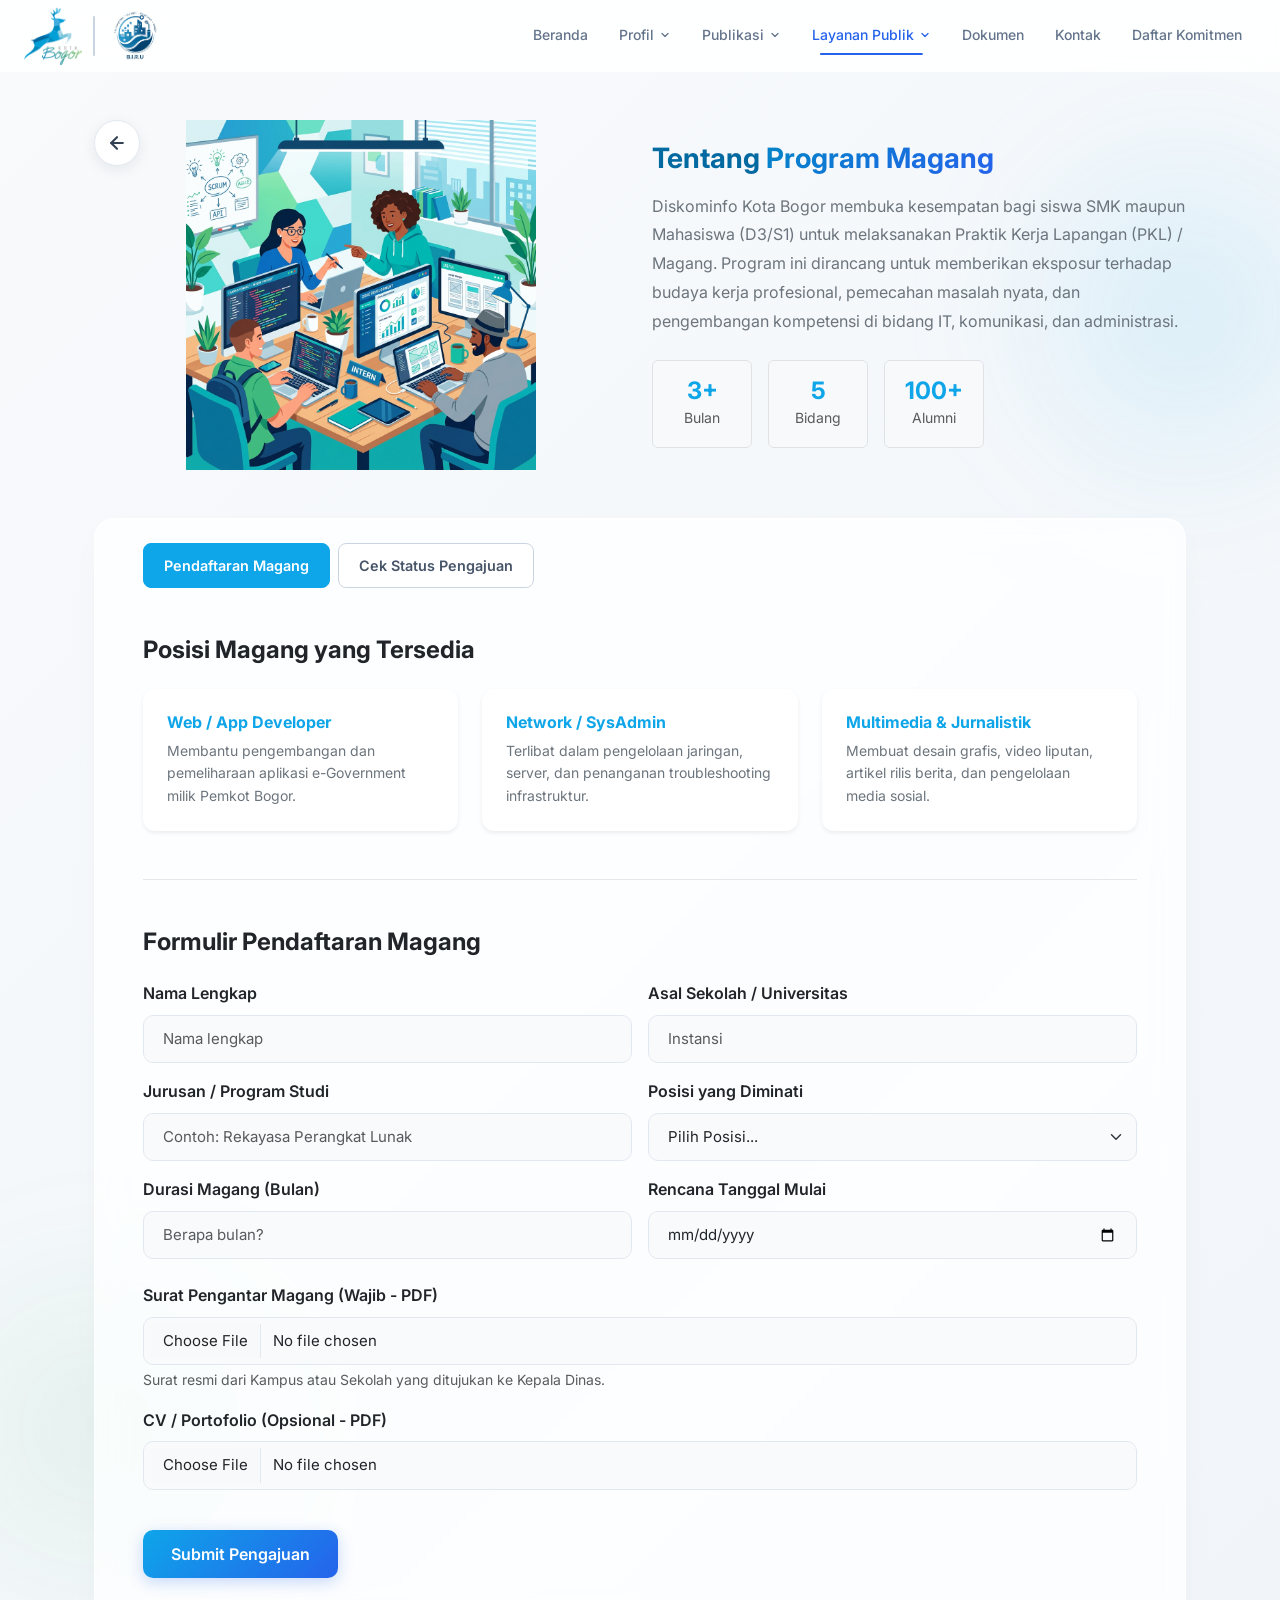
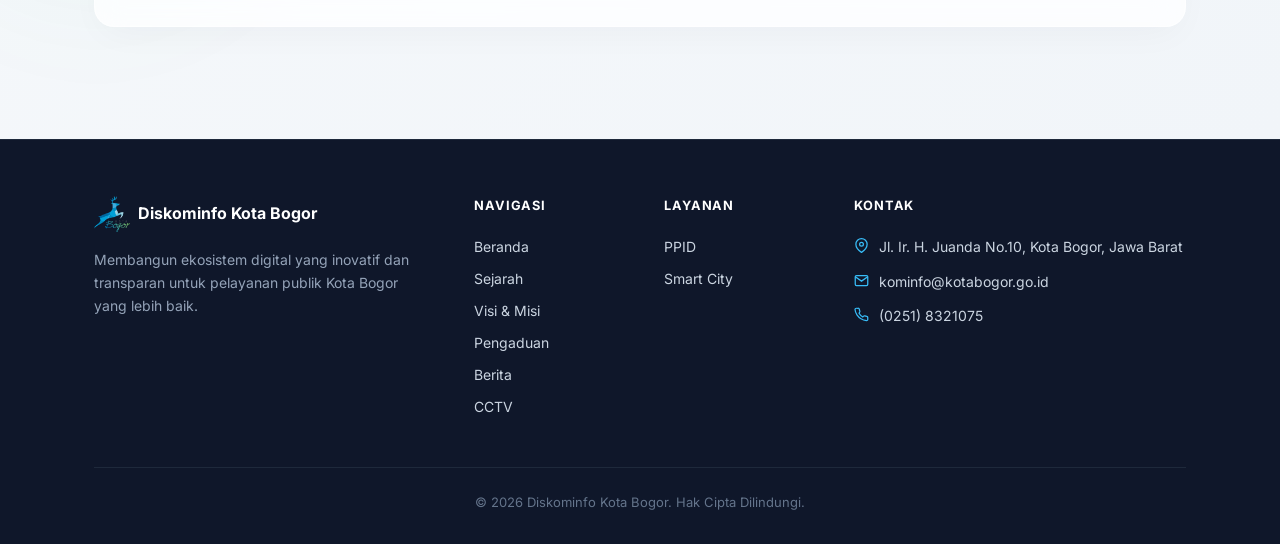
==== magang.html @ 7eaa9bc3 "feat: redesign page submit penelitian, update back button to fixed position, beautify search bar, an" ====
<!DOCTYPE html>
<html lang="id">
<head>
  <meta charset="UTF-8">
  <meta name="viewport" content="width=device-width, initial-scale=1.0">
  <title>Informasi Magang (PKL) — Diskominfo Kota Bogor</title>
  <meta name="description" content="Dinas Komunikasi dan Informatika Kota Bogor — Portal layanan digital, informasi publik, dan pengaduan masyarakat.">

  <link rel="preconnect" href="https://fonts.googleapis.com">
  <link rel="preconnect" href="https://fonts.gstatic.com" crossorigin>
  <link href="https://cdn.jsdelivr.net/npm/bootstrap@5.3.2/dist/css/bootstrap.min.css" rel="stylesheet">
  <link href="https://unpkg.com/aos@2.3.1/dist/aos.css" rel="stylesheet">
  <link rel="stylesheet" href="https://cdn.jsdelivr.net/npm/swiper@10/swiper-bundle.min.css" />
  <link rel="stylesheet" href="assets/css/app.css">
  
  <style>
    /* CSS Tambahan untuk memastikan navbar hover dan tanpa dot di mobile */
    .nav-item { list-style: none !important; }
    .nav-menu .dropdown-menu { border: none; box-shadow: 0 4px 15px rgba(0,0,0,0.08); border-radius: 12px; }
    .nav-menu .dropdown-item { padding: 0.6rem 1.2rem; border-radius: 6px; margin: 2px 8px; width: auto; font-weight: 500; }
    .nav-menu .dropdown-item:hover { background-color: #f1f5f9; color: #0ea5e9; }
    
    @media (max-width: 991px) {
      .nav-menu .dropdown-menu { display: block !important; box-shadow: none !important; padding: 0; margin-left: 1rem; border-left: 2px solid #e2e8f0; border-radius: 0; background: transparent; }
      .nav-menu .dropdown-item { padding: 0.5rem 1rem; }
    }

    .custom-nav-pills .nav-link {
      color: #475569;
      background-color: #fff;
      border: 1px solid #cbd5e1;
      border-radius: 8px;
      padding: 10px 20px;
      font-weight: 600;
      font-size: 0.9rem;
      transition: all 0.2s ease;
    }
    .custom-nav-pills .nav-link:hover {
      border-color: #94a3b8;
      background-color: #f8fafc;
    }
    .custom-nav-pills .nav-link.active {
      color: #fff;
      background-color: #0ea5e9;
      border-color: #0ea5e9;
    }
    .info-box {
      background-color: #f8fafc;
      border: 1px solid #e2e8f0;
      border-radius: 12px;
      padding: 24px;
    }
    .info-box h5 {
      color: #dc2626; /* Red color for warning/important */
      font-weight: 700;
      font-size: 1.1rem;
      margin-bottom: 1rem;
    }
    .info-box ol {
      padding-left: 1rem;
      color: #475569;
      font-size: 0.9rem;
      line-height: 1.8;
    }
    .info-box ol li strong {
      color: #1e293b;
    }
    .hover-card { transition: all 0.3s ease; }
    .hover-card:hover { background-color: #fff !important; box-shadow: 0 5px 15px rgba(14, 165, 233, 0.15) !important; border-color: #0ea5e9 !important; }
  </style>
</head>
<body>

<!-- ═══════════ NAVBAR ═══════════ -->
<header class="site-nav" id="siteNav"></header>

<!-- ═══════════ KONTEN UTAMA ═══════════ -->
<section class="section position-relative overflow-hidden" style="padding-top: 6rem; padding-bottom: 4rem; background: linear-gradient(135deg, #f8fafc 0%, #f1f5f9 100%);">
  <!-- Glowing Background Blobs -->
  <div class="bg-glowing-blob" style="top: 5%; right: -10%;"></div>
  <div class="bg-glowing-blob" style="bottom: 5%; left: -10%; background: radial-gradient(circle, rgba(22, 163, 74, 0.08) 0%, rgba(22, 163, 74, 0) 70%);"></div>

  <div class="container mt-2 position-relative" style="z-index: 1;">
    <div class="mb-4">
      <a href="penelitian.html" class="btn-back-round" title="Kembali ke Layanan Akademik">
        <svg width="20" height="20" viewBox="0 0 24 24" fill="none" stroke="currentColor" stroke-width="2.5" stroke-linecap="round" stroke-linejoin="round"><line x1="19" y1="12" x2="5" y2="12"></line><polyline points="12 19 5 12 12 5"></polyline></svg>
      </a>
    </div>

    <!-- Info Singkat Magang (Selalu Terlihat di Atas) -->
    <div class="row align-items-center mb-5 mt-3" data-aos="fade-up">
      <div class="col-md-6 mb-4 mb-md-0">
        <img src="images/internship.png" alt="Magang Diskominfo" class="img-fluid rounded-4" style="object-fit: contain; width: 100%; max-height: 350px;">
      </div>
      <div class="col-md-6">
        <h3 class="mb-3 fw-bold" style="color: #0369a1;">Tentang <span class="text-gradient">Program Magang</span></h3>
        <p class="text-secondary" style="line-height: 1.8;">
          Diskominfo Kota Bogor membuka kesempatan bagi siswa SMK maupun Mahasiswa (D3/S1) untuk melaksanakan Praktik Kerja Lapangan (PKL) / Magang. Program ini dirancang untuk memberikan eksposur terhadap budaya kerja profesional, pemecahan masalah nyata, dan pengembangan kompetensi di bidang IT, komunikasi, dan administrasi.
        </p>
        <div class="d-flex align-items-center gap-3 mt-4">
          <div class="bg-light p-3 rounded text-center border" style="width: 100px;">
            <h4 class="fw-bold mb-0" style="color: #0ea5e9;">3+</h4>
            <small class="text-muted">Bulan</small>
          </div>
          <div class="bg-light p-3 rounded text-center border" style="width: 100px;">
            <h4 class="fw-bold mb-0" style="color: #0ea5e9;">5</h4>
            <small class="text-muted">Bidang</small>
          </div>
          <div class="bg-light p-3 rounded text-center border" style="width: 100px;">
            <h4 class="fw-bold mb-0" style="color: #0ea5e9;">100+</h4>
            <small class="text-muted">Alumni</small>
          </div>
        </div>
      </div>
    </div>

    <!-- CARD UTAMA LAYANAN (Berisi Tabs & Form) -->
    <div class="card glass-card shadow-lg border-0 mb-5" style="border-radius: 1.5rem; overflow: hidden;" data-aos="fade-up">
      <div class="card-header bg-transparent border-0 pt-4 px-4 px-md-5 pb-0">
        <!-- TABS NAVIGASI DI DALAM CARD -->
        <ul class="nav nav-pills gap-2 custom-nav-pills" id="magangTabs" role="tablist">
          <li class="nav-item" role="presentation">
            <button class="nav-link active" id="pengajuan-tab" data-bs-toggle="pill" data-bs-target="#pengajuan" type="button" role="tab">Pendaftaran Magang</button>
          </li>
          <li class="nav-item" role="presentation">
            <button class="nav-link" id="status-tab" data-bs-toggle="pill" data-bs-target="#status" type="button" role="tab">Cek Status Pengajuan</button>
          </li>
        </ul>
      </div>

      <div class="card-body p-4 p-md-5 pt-3">
        <div class="tab-content" id="magangTabsContent">
          
          <!-- TAB 1: PENGAJUAN MAGANG -->
          <div class="tab-pane fade show active" id="pengajuan" role="tabpanel">
            <h4 class="mb-4 fw-bold text-dark">Posisi Magang yang Tersedia</h4>
            
            <div class="row g-4 mb-4">
              <div class="col-md-4">
                <div class="p-4 hover-glow-card h-100 border-0 shadow-sm">
                  <h6 class="fw-bold mb-2" style="color: #0ea5e9;">Web / App Developer</h6>
                  <p class="small text-secondary mb-0">Membantu pengembangan dan pemeliharaan aplikasi e-Government milik Pemkot Bogor.</p>
                </div>
              </div>
              <div class="col-md-4">
                <div class="p-4 hover-glow-card h-100 border-0 shadow-sm">
                  <h6 class="fw-bold mb-2" style="color: #0ea5e9;">Network / SysAdmin</h6>
                  <p class="small text-secondary mb-0">Terlibat dalam pengelolaan jaringan, server, dan penanganan troubleshooting infrastruktur.</p>
                </div>
              </div>
              <div class="col-md-4">
                <div class="p-4 hover-glow-card h-100 border-0 shadow-sm">
                  <h6 class="fw-bold mb-2" style="color: #0ea5e9;">Multimedia & Jurnalistik</h6>
                  <p class="small text-secondary mb-0">Membuat desain grafis, video liputan, artikel rilis berita, dan pengelolaan media sosial.</p>
                </div>
              </div>
            </div>

            <hr class="my-5" style="opacity: 0.1;">

            <h4 class="mb-4 fw-bold">Formulir Pendaftaran Magang</h4>
            
            <form action="#" method="POST" enctype="multipart/form-data">
              <div class="row g-3">
                <div class="col-md-6">
                  <label class="form-label fw-semibold">Nama Lengkap</label>
                  <input type="text" class="form-control form-control-premium" placeholder="Nama lengkap" required>
                </div>
                <div class="col-md-6">
                  <label class="form-label fw-semibold">Asal Sekolah / Universitas</label>
                  <input type="text" class="form-control form-control-premium" placeholder="Instansi" required>
                </div>
                <div class="col-md-6">
                  <label class="form-label fw-semibold">Jurusan / Program Studi</label>
                  <input type="text" class="form-control form-control-premium" placeholder="Contoh: Rekayasa Perangkat Lunak" required>
                </div>
                <div class="col-md-6">
                  <label class="form-label fw-semibold">Posisi yang Diminati</label>
                  <select class="form-select form-control-premium" required>
                    <option value="" selected disabled>Pilih Posisi...</option>
                    <option value="developer">Web / App Developer</option>
                    <option value="network">Network / SysAdmin</option>
                    <option value="multimedia">Multimedia & Jurnalistik</option>
                    <option value="admin">Administrasi & Kesekretariatan</option>
                  </select>
                </div>
                <div class="col-md-6">
                  <label class="form-label fw-semibold">Durasi Magang (Bulan)</label>
                  <input type="number" class="form-control form-control-premium" min="1" max="6" placeholder="Berapa bulan?" required>
                </div>
                <div class="col-md-6">
                  <label class="form-label fw-semibold">Rencana Tanggal Mulai</label>
                  <input type="date" class="form-control form-control-premium" required>
                </div>
                
                <div class="col-12 mt-4">
                  <label class="form-label fw-semibold">Surat Pengantar Magang (Wajib - PDF)</label>
                  <input class="form-control form-control-premium" type="file" accept=".pdf" required>
                  <div class="form-text">Surat resmi dari Kampus atau Sekolah yang ditujukan ke Kepala Dinas.</div>
                </div>
                
                <div class="col-12 mb-3">
                  <label class="form-label fw-semibold">CV / Portofolio (Opsional - PDF)</label>
                  <input class="form-control form-control-premium" type="file" accept=".pdf">
                </div>
              </div>

              <div class="mt-4">
                <button type="button" class="btn btn-premium-gradient px-5 py-2.5" onclick="submitMagang()">Submit Pengajuan</button>
              </div>
            </form>

          </div>

          <!-- TAB 2: STATUS PENGAJUAN -->
          <div class="tab-pane fade" id="status" role="tabpanel">
            <h4 class="fw-bold mb-4 text-dark">Status Pengajuan Magang</h4>
            
            <div class="row g-4">
              <!-- Kolom Form (Kiri) -->
              <div class="col-lg-7">
                <form>
                  <div class="mb-4">
                    <label class="form-label fw-bold text-secondary small">Masukkan Nomor Tiket</label>
                    <input type="text" class="form-control form-control-lg form-control-premium" placeholder="Contoh: TKT-12345" required>
                  </div>
                  <button type="button" class="btn btn-premium-gradient px-4 py-2.5" onclick="checkStatusMock()">Verifikasi</button>
                </form>
              </div>

              <!-- Kolom Info (Kanan) -->
              <div class="col-lg-5">
                <div class="alert-premium-warning">
                  <h5>Informasi Penting!</h5>
                  <ol class="ps-3 text-secondary small" style="line-height: 1.8;">
                    <li class="mb-2">Masukkan <strong>Nomor Tiket</strong> yang didapatkan saat melakukan permohonan magang yang dikirimkan ke alamat email anda.</li>
                    <li>Jika di inbox tidak ditemukan email balasan terkait nomor tiket, silahkan cek folder spam pada email anda.</li>
                  </ol>
                  
                  <div class="text-center mt-4">
                    <!-- Illustration Image Mockup (Using a relatable existing image) -->
                    <img src="images/internship.png" alt="Ilustrasi Magang" class="img-fluid rounded-4" style="max-height: 200px; object-fit: contain;">
                  </div>
                </div>
              </div>
            </div>
          </div>

        </div>
      </div>
    </div>
  </div>
</section>

<!-- ═══════════ FOOTER ═══════════ -->
<footer class="site-footer">
  <div class="container">
    <div class="row g-5">

      <!-- Brand -->
      <div class="col-lg-4">
        <div class="footer-brand d-flex align-items-center gap-2 mb-3">
          <img src="images/kominfo.jpg" alt="Logo" class="rounded-2">
          <strong>Diskominfo Kota Bogor</strong>
        </div>
        <p class="footer-desc">Membangun ekosistem digital yang inovatif dan transparan untuk pelayanan publik Kota Bogor yang lebih baik.</p>
      </div>

      <!-- Navigasi -->
      <div class="col-sm-6 col-lg-2">
        <p class="footer-heading">Navigasi</p>
        <div class="footer-links">
          <a href="index.php">Beranda</a>
          <a href="sejarah.php">Sejarah</a>
          <a href="visi-misi.php">Visi &amp; Misi</a>
          <a href="laporan.php">Pengaduan</a>
          <a href="berita.php">Berita</a>
          <a href="cctv.php">CCTV</a>
        </div>
      </div>

      <!-- Layanan -->
      <div class="col-sm-6 col-lg-2">
        <p class="footer-heading">Layanan</p>
        <div class="footer-links">
          <a href="https://ppid.kotabogor.go.id" target="_blank">PPID</a>
          <a href="https://smartcity.kotabogor.go.id" target="_blank">Smart City</a>
        </div>
      </div>

      <!-- Kontak -->
      <div class="col-lg-4">
        <p class="footer-heading">Kontak</p>
        <div class="footer-contact">
          <div class="footer-contact-item">
            <svg width="15" height="15" viewBox="0 0 24 24" fill="none" stroke="currentColor" stroke-width="2"><path d="M21 10c0 7-9 13-9 13s-9-6-9-13a9 9 0 0 1 18 0z"/><circle cx="12" cy="10" r="3"/></svg>
            <span>Jl. Ir. H. Juanda No.10, Kota Bogor, Jawa Barat</span>
          </div>
          <div class="footer-contact-item">
            <svg width="15" height="15" viewBox="0 0 24 24" fill="none" stroke="currentColor" stroke-width="2"><path d="M4 4h16c1.1 0 2 .9 2 2v12c0 1.1-.9 2-2 2H4c-1.1 0-2-.9-2-2V6c0-1.1.9-2 2-2z"/><polyline points="22,6 12,13 2,6"/></svg>
            <span>kominfo@kotabogor.go.id</span>
          </div>
          <div class="footer-contact-item">
            <svg width="15" height="15" viewBox="0 0 24 24" fill="none" stroke="currentColor" stroke-width="2"><path d="M22 16.92v3a2 2 0 0 1-2.18 2 19.79 19.79 0 0 1-8.63-3.07A19.5 19.5 0 0 1 4.69 12.7 19.79 19.79 0 0 1 1.62 4.07 2 2 0 0 1 3.6 2h3a2 2 0 0 1 2 1.72c.127.96.361 1.903.7 2.81a2 2 0 0 1-.45 2.11L8.09 9.91a16 16 0 0 0 6 6l1.27-1.27a2 2 0 0 1 2.11-.45c.907.339 1.85.573 2.81.7A2 2 0 0 1 22 16.92z"/></svg>
            <span>(0251) 8321075</span>
          </div>
        </div>
      </div>

    </div>

    <div class="footer-bottom">
      &copy; 2026 Diskominfo Kota Bogor. Hak Cipta Dilindungi.
    </div>
  </div>
</footer>

<!-- Scripts -->
<script src="https://cdn.jsdelivr.net/npm/bootstrap@5.3.2/dist/js/bootstrap.bundle.min.js"></script>
<script src="https://unpkg.com/aos@2.3.1/dist/aos.js"></script>
<script src="https://cdn.jsdelivr.net/npm/swiper@10/swiper-bundle.min.js"></script>
<script src="assets/js/main.js"></script>
<script src="assets/js/navbar.js"></script>
<script>
  AOS.init({ once: true, duration: 560, offset: 30, easing: 'ease-out-cubic' });

  function submitMagang() {
    const form = document.querySelector('#pengajuan form');
    if (form.checkValidity()) {
      alert("Permohonan magang Anda telah terkirim! Silakan periksa email Anda untuk Nomor Tiket.");
      window.location.reload();
    } else {
      form.reportValidity();
    }
  }
  function checkStatusMock() {
    alert("Status Pengajuan Magang: Sedang dalam proses peninjauan oleh tim SDM.");
  }
</script>
</body>
</html>
---- assets/css/app.css ----
@import url('https://fonts.googleapis.com/css2?family=Inter:ital,opsz,wght@0,14..32,300;0,14..32,400;0,14..32,500;0,14..32,600;0,14..32,700;0,14..32,800;1,14..32,400&display=swap');

/* ─── RESET & BASE ─────────────────────────────────────────── */
*, *::before, *::after { box-sizing: border-box; margin: 0; padding: 0; }

:root {
  --blue:       #2563eb;
  --blue-dark:  #1e40af;
  --blue-light: #eff6ff;
  --slate-900:  #0f172a;
  --slate-700:  #334155;
  --slate-500:  #64748b;
  --slate-300:  #cbd5e1;
  --slate-100:  #f1f5f9;
  --white:      #ffffff;
  --border:     #e2e8f0;
  --radius:     12px;
  --radius-lg:  20px;
  --shadow-sm:  0 1px 3px rgba(0,0,0,.08);
  --shadow-md:  0 4px 16px rgba(0,0,0,.10);
  --shadow-lg:  0 12px 40px rgba(0,0,0,.12);
  --nav-h:      72px;
  --transition: .25s cubic-bezier(.4,0,.2,1);
}

html { scroll-behavior: smooth; }

body {
  font-family: 'Inter', -apple-system, BlinkMacSystemFont, sans-serif;
  font-size: 16px;
  line-height: 1.6;
  color: var(--slate-700);
  background: var(--white);
  -webkit-font-smoothing: antialiased;
  overflow-x: hidden;
}

img { max-width: 100%; height: auto; display: block; }
a  { color: inherit; text-decoration: none; }
ul { list-style: none; }

/* ─── TYPOGRAPHY ────────────────────────────────────────────── */
.display-1 { font-size: clamp(2.5rem,5vw,3.75rem); font-weight: 800; line-height: 1.12; letter-spacing: -.04em; color: var(--slate-900); }
.h2-section { font-size: clamp(1.75rem,3.5vw,2.25rem); font-weight: 700; letter-spacing: -.03em; color: var(--slate-900); }
.h3-card    { font-size: 1rem; font-weight: 600; color: var(--slate-900); }
.lead       { font-size: 1.0625rem; color: var(--slate-500); max-width: 560px; }

/* ─── NAVBAR ────────────────────────────────────────────────── */
.site-nav {
  position: fixed; inset: 0 0 auto;
  z-index: 1000;
  height: var(--nav-h);
  display: flex; align-items: center;
  background: rgba(255,255,255,.88);
  backdrop-filter: blur(14px) saturate(180%);
  -webkit-backdrop-filter: blur(14px) saturate(180%);
  border-bottom: 1px solid transparent;
  transition: border-color var(--transition), box-shadow var(--transition), background var(--transition);
}
.site-nav.scrolled {
  background: #ffffff !important;
  border-color: var(--border);
  box-shadow: var(--shadow-sm);
  backdrop-filter: none !important;
  -webkit-backdrop-filter: none !important;
}
.nav-wrap {
  width: 100%; max-width: 1280px;
  margin: 0 auto; padding: 0 1.5rem;
  display: flex; align-items: center; gap: 2.5rem;
}
.nav-brand {
  display: flex; align-items: center; gap: .6rem;
  flex-shrink: 0;
  font-weight: 700; font-size: 1rem; color: var(--slate-900);
}
/* Divider antara dua logo */
.nav-logo-divider {
  display: inline-block;
  width: 1.5px;
  height: 40px;
  background: #cbd5e1;
  border-radius: 2px;
  margin: 0 .1rem;
  flex-shrink: 0;
}
.nav-brand img, .nav-logo-img { width: 58px; height: 58px; border-radius: 8px; object-fit: cover; }
.nav-brand span { line-height: 1.2; }
.nav-brand .subtitle { font-size: .7rem; font-weight: 400; color: var(--slate-500); display: block; }

/* Layanan Publik active underline highlight */
.nav-link-layanan {
  position: relative;
}
.nav-link-layanan.layanan-active {
  color: var(--blue) !important;
  background: transparent !important;
}
.nav-link-layanan.layanan-active::after {
  content: '';
  position: absolute;
  bottom: 0;
  left: 50%;
  transform: translateX(-50%);
  width: 70%;
  height: 2px;
  background: var(--blue);
  border-radius: 2px;
}

/* Suppress Bootstrap's default caret on all dropdowns in navbar */
.nav-menu .nav-link.nav-dropdown-plain::after,
.nav-menu .nav-link.dropdown-toggle::after { display: none !important; }

/* Layanan Publik custom SVG chevron */
.nav-link-layanan { display: inline-flex; align-items: center; gap: .3rem; }
.nav-chevron {
  transition: transform 0.2s ease;
  flex-shrink: 0;
}
.nav-item.dropdown:hover .nav-chevron,
.nav-item.dropdown .nav-link[aria-expanded="true"] .nav-chevron {
  transform: rotate(180deg);
}

.nav-menu { display: flex; align-items: center; gap: .25rem; margin-left: auto; margin-right: 0; }

.nav-link {
  position: relative;
  padding: .5rem .85rem;
  border-radius: 8px;
  font-size: .875rem; font-weight: 500;
  color: var(--slate-500);
  transition: color var(--transition), background var(--transition);
  white-space: nowrap;
}
.nav-link:hover, .nav-link.active { color: var(--blue); background: var(--blue-light); }

/* Dropdown */
.nav-item { position: relative; list-style: none; }
.dropdown-panel {
  position: absolute; top: calc(100% + .5rem); left: 50%;
  transform: translateX(-50%);
  background: var(--white);
  border: 1px solid var(--border);
  border-radius: var(--radius);
  box-shadow: var(--shadow-lg);
  min-width: 180px;
  padding: .5rem;
  opacity: 0; pointer-events: none;
  transform: translateX(-50%) translateY(-8px);
  transition: opacity var(--transition), transform var(--transition);
}
.nav-item:hover .dropdown-panel {
  opacity: 1; pointer-events: all;
  transform: translateX(-50%) translateY(0);
}
.dropdown-panel a {
  display: block;
  padding: .6rem 1rem;
  border-radius: 8px;
  font-size: .875rem; font-weight: 500; color: var(--slate-700);
  transition: background var(--transition), color var(--transition);
}
.dropdown-panel a:hover { background: var(--blue-light); color: var(--blue); }

/* ── Bootstrap .dropdown-menu hover support (for dynamically injected navbar) ── */
.nav-menu .nav-item.dropdown .dropdown-menu {
  display: block;
  visibility: hidden;
  opacity: 0;
  pointer-events: none;
  transform: translateY(-8px);
  transition: opacity 0.2s ease, transform 0.2s ease, visibility 0.2s;
  margin-top: 0.25rem;
}
.nav-menu .nav-item.dropdown:hover .dropdown-menu {
  visibility: visible;
  opacity: 1;
  pointer-events: all;
  transform: translateY(0);
}

/* AI Icon Button */
.nav-ai-btn {
  display: flex; align-items: center; justify-content: center;
  width: 40px; height: 40px;
  border-radius: 10px;
  background: var(--blue);
  color: var(--white);
  border: none; cursor: pointer;
  transition: background var(--transition), transform var(--transition);
  text-decoration: none;
  flex-shrink: 0;
}
.nav-ai-btn:hover { background: var(--blue-dark); transform: scale(1.05); }

/* Mobile hamburger */
.nav-hamburger {
  display: none; flex-direction: column; gap: 4px;
  background: none; border: none; cursor: pointer; padding: .5rem;
}
.nav-hamburger span {
  display: block; width: 22px; height: 2px;
  background: var(--slate-900); border-radius: 2px;
  transition: transform var(--transition), opacity var(--transition);
}

/* ─── HERO ──────────────────────────────────────────────────── */
.hero {
  padding-top: calc(var(--nav-h) + 4rem);
  padding-bottom: 4rem;
  background: var(--white);
  position: relative; overflow: hidden;
}
.hero::after {
  content: '';
  position: absolute; top: -200px; right: -200px;
  width: 700px; height: 700px;
  background: radial-gradient(circle, #dbeafe 0%, transparent 65%);
  z-index: 0; pointer-events: none;
}
.hero .container { position: relative; z-index: 1; }
.hero-badge {
  display: inline-flex; align-items: center; gap: .5rem;
  padding: .375rem 1rem;
  background: var(--blue-light);
  border: 1px solid #bfdbfe;
  border-radius: 50px;
  font-size: .8125rem; font-weight: 600; color: var(--blue);
  margin-bottom: 1.5rem;
}
.hero-badge .dot {
  width: 8px; height: 8px;
  background: var(--blue); border-radius: 50%;
  animation: pulse-dot 2s infinite;
}
@keyframes pulse-dot {
  0%,100% { box-shadow: 0 0 0 0 rgba(37,99,235,.5); }
  50%      { box-shadow: 0 0 0 6px rgba(37,99,235,0); }
}

.hero-title { margin-bottom: 1.25rem; }
.hero-lead  { margin-bottom: 2.5rem; }

.hero-actions { display: flex; gap: 1rem; flex-wrap: wrap; }
.btn-primary {
  display: inline-flex; align-items: center; gap: .5rem;
  padding: .8125rem 1.75rem;
  background: var(--blue); color: var(--white);
  border: none; border-radius: 10px;
  font-size: .9375rem; font-weight: 600;
  cursor: pointer;
  transition: background var(--transition), transform var(--transition), box-shadow var(--transition);
  box-shadow: 0 2px 12px rgba(37,99,235,.35);
}
.btn-primary:hover {
  background: var(--blue-dark); transform: translateY(-2px);
  box-shadow: 0 6px 24px rgba(37,99,235,.4);
}
.btn-secondary {
  display: inline-flex; align-items: center; gap: .5rem;
  padding: .8125rem 1.75rem;
  background: var(--white); color: var(--slate-700);
  border: 1px solid var(--border); border-radius: 10px;
  font-size: .9375rem; font-weight: 600;
  cursor: pointer;
  transition: border-color var(--transition), color var(--transition), transform var(--transition);
}
.btn-secondary:hover { border-color: var(--blue); color: var(--blue); transform: translateY(-2px); }

/* Hero Banner/Slider */
.hero-slider {
  position: relative; border-radius: var(--radius-lg);
  overflow: hidden;
  box-shadow: var(--shadow-lg);
  margin-top: 3.5rem;
}
.hero-slider img { width: 100%; height: 400px; object-fit: cover; }
.carousel-ctrl {
  position: absolute; top: 50%; transform: translateY(-50%);
  width: 44px; height: 44px;
  background: rgba(255,255,255,.95); border: none;
  border-radius: 50%; cursor: pointer;
  display: flex; align-items: center; justify-content: center;
  box-shadow: var(--shadow-md);
  transition: background var(--transition), transform var(--transition);
  z-index: 5;
}
.carousel-ctrl:hover { background: var(--white); transform: translateY(-50%) scale(1.1); }
.carousel-ctrl.prev { left: 1rem; }
.carousel-ctrl.next { right: 1rem; }
.carousel-dots {
  position: absolute; bottom: 1rem; left: 50%; transform: translateX(-50%);
  display: flex; gap: .4rem;
}
.carousel-dot {
  width: 8px; height: 8px;
  border-radius: 50%; border: none;
  background: rgba(255,255,255,.6); cursor: pointer;
  transition: background var(--transition), width var(--transition);
}
.carousel-dot.active { background: var(--white); width: 22px; border-radius: 4px; }

/* ─── CONTAINERS & LAYOUT ───────────────────────────────────── */
.container { max-width: 1140px; margin: 0 auto; padding: 0 1.5rem; }
.section { padding: 4rem 0; }
.section-sm { padding: 2.5rem 0; }
.bg-alt { background: var(--slate-100); }
.bg-dark-navy { background: var(--slate-900); }

/* Section Header */
.section-header { margin-bottom: 3rem; }
.section-label {
  display: inline-block;
  font-size: .75rem; font-weight: 700; letter-spacing: .08em; text-transform: uppercase;
  color: var(--blue); margin-bottom: .75rem;
}
.section-title { margin-bottom: .75rem; }
.section-desc  { color: var(--slate-500); max-width: 520px; }

/* ─── FEATURES (Mengenal Diskominfo) ────────────────────────── */
.features-grid {
  display: grid;
  grid-template-columns: 1fr 1fr;
  gap: 1.25rem;
}
.feature-card {
  display: flex; gap: 1rem;
  padding: 1.5rem;
  background: var(--white);
  border: 1px solid var(--border);
  border-radius: var(--radius);
  transition: box-shadow var(--transition), border-color var(--transition), transform var(--transition);
}
.feature-card:hover {
  box-shadow: var(--shadow-md);
  border-color: var(--blue);
  transform: translateY(-3px);
}
.feature-icon {
  flex-shrink: 0;
  width: 44px; height: 44px;
  border-radius: 10px;
  background: var(--blue-light);
  color: var(--blue);
  display: flex; align-items: center; justify-content: center;
}
.feature-text h4 { font-size: .9375rem; font-weight: 600; color: var(--slate-900); margin-bottom: .25rem; }
.feature-text p  { font-size: .8125rem; color: var(--slate-500); line-height: 1.5; }

/* ─── KEPALA DINAS ──────────────────────────────────────────── */
.profile-card {
  background: var(--white);
  border: 1px solid var(--border);
  border-radius: var(--radius-lg);
  overflow: hidden;
  box-shadow: var(--shadow-sm);
  display: flex;
}
.profile-img-col {
  flex-shrink: 0; width: 280px;
  background: var(--slate-100);
  display: flex; flex-direction: column; align-items: center;
  justify-content: flex-end;
  padding: 2rem 1.5rem 1.5rem;
  border-right: 1px solid var(--border);
}
.profile-img-col img {
  width: 100%; border-radius: var(--radius);
  object-fit: cover; aspect-ratio: 3/4;
  box-shadow: var(--shadow-md);
}
.profile-name { margin-top: 1rem; text-align: center; }
.profile-name h4 { font-size: .9375rem; font-weight: 700; color: var(--slate-900); }
.profile-name p  { font-size: .8rem; color: var(--slate-500); }
.profile-content { padding: 2.5rem 3rem; flex: 1; }
.profile-greeting { margin-bottom: 1.5rem; color: var(--slate-700); font-size: .9375rem; }
.profile-quote {
  background: var(--slate-100);
  border-left: 4px solid var(--blue);
  border-radius: 0 var(--radius) var(--radius) 0;
  padding: 1.25rem 1.5rem;
  margin-bottom: 1.5rem;
  font-style: italic;
  color: var(--slate-700);
  font-size: .9375rem;
  position: relative;
}
.profile-quote::before {
  content: '\201C';
  font-family: Georgia, serif; font-size: 3.5rem;
  color: var(--blue); opacity: .3;
  line-height: 1;
  position: absolute; top: .25rem; left: 1rem;
}
.profile-body { font-size: .9rem; color: var(--slate-500); line-height: 1.7; margin-bottom: 1.5rem; }

/* ─── LAYANAN PORTAL GRID ───────────────────────────────────── */
.portal-grid {
  display: grid;
  grid-template-columns: repeat(auto-fill, minmax(220px, 1fr));
  gap: 1.25rem;
}
.portal-card {
  background: var(--white);
  border: 1px solid var(--border);
  border-radius: var(--radius);
  padding: 1.75rem 1.5rem;
  display: flex; flex-direction: column;
  transition: box-shadow var(--transition), border-color var(--transition), transform var(--transition);
  position: relative; overflow: hidden;
}
.portal-card::after {
  content: ''; position: absolute;
  inset: 0; background: var(--blue); opacity: 0;
  transition: opacity var(--transition);
  pointer-events: none;
}
.portal-card:hover { box-shadow: var(--shadow-md); transform: translateY(-4px); border-color: var(--blue); }
.portal-card.featured { background: var(--blue); border-color: var(--blue); }
.portal-card.featured h4, .portal-card.featured p { color: var(--white); }
.portal-card.featured .portal-link { color: var(--white); opacity: .8; }
.portal-card.featured .portal-link:hover { opacity: 1; }
.portal-badge {
  display: inline-block;
  font-size: .7rem; font-weight: 700; letter-spacing: .06em; text-transform: uppercase;
  padding: .2rem .6rem; border-radius: 4px;
  background: var(--blue-light); color: var(--blue);
  margin-bottom: 1rem; width: fit-content;
}
.portal-card.featured .portal-badge { background: rgba(255,255,255,.2); color: var(--white); }
.portal-card h4 { font-size: .9375rem; font-weight: 700; color: var(--slate-900); margin-bottom: .5rem; }
.portal-card p  { font-size: .8125rem; color: var(--slate-500); line-height: 1.55; flex: 1; }
.portal-link {
  display: inline-flex; align-items: center; gap: .35rem;
  font-size: .8125rem; font-weight: 600; color: var(--blue);
  margin-top: 1.25rem;
  transition: gap var(--transition);
}
.portal-link:hover { gap: .6rem; }

/* ─── BERITA & KALENDER ─────────────────────────────────────── */
.news-grid { display: flex; flex-direction: column; gap: 1rem; }
.news-card {
  display: flex; gap: 1rem;
  padding: 1rem;
  background: var(--white);
  border: 1px solid var(--border);
  border-radius: var(--radius);
  transition: box-shadow var(--transition), border-color var(--transition);
}
.news-card:hover { box-shadow: var(--shadow-md); border-color: var(--blue); }
.news-card-img {
  flex-shrink: 0;
  width: 80px; height: 70px;
  border-radius: 8px; object-fit: cover;
  background: var(--slate-100);
}
.news-card-body { flex: 1; }
.news-source { font-size: .7rem; font-weight: 600; color: var(--blue); text-transform: uppercase; letter-spacing: .05em; }
.news-title  { font-size: .875rem; font-weight: 600; color: var(--slate-900); line-height: 1.4; margin: .2rem 0 .4rem; }
.news-date   { font-size: .75rem; color: var(--slate-500); }

/* Calendar Widget */
.calendar-widget {
  background: var(--white);
  border: 1px solid var(--border);
  border-radius: var(--radius);
  overflow: hidden;
}
.cal-header {
  display: flex; align-items: center; justify-content: space-between;
  padding: 1rem 1.25rem;
  border-bottom: 1px solid var(--border);
  font-weight: 600; font-size: .9375rem; color: var(--slate-900);
}
.cal-nav-btn {
  width: 30px; height: 30px;
  border: 1px solid var(--border); border-radius: 8px;
  background: var(--white); cursor: pointer;
  display: flex; align-items: center; justify-content: center;
  color: var(--slate-500);
  transition: background var(--transition), color var(--transition);
}
.cal-nav-btn:hover { background: var(--blue-light); color: var(--blue); }
.cal-grid {
  display: grid; grid-template-columns: repeat(7, 1fr);
  gap: 0;
}
.cal-day-label {
  padding: .5rem 0; text-align: center;
  font-size: .7rem; font-weight: 600; color: var(--slate-500);
  text-transform: uppercase; letter-spacing: .04em;
}
.cal-day {
  padding: .5rem 0; text-align: center;
  font-size: .8125rem; color: var(--slate-700);
  cursor: pointer; border-radius: 8px;
  transition: background var(--transition), color var(--transition);
  margin: 2px;
}
.cal-day:hover { background: var(--blue-light); color: var(--blue); }
.cal-day.today  { background: var(--blue); color: var(--white); font-weight: 700; }
.cal-day.other  { color: var(--slate-300); }

/* ─── FOOTER ────────────────────────────────────────────────── */
.site-footer {
  background: #0f172a;
  border-top: 1px solid #1e293b;
  padding: 3.5rem 0 2rem;
  color: #94a3b8;
}
.footer-brand { margin-bottom: 1rem; }
.footer-brand img { width: 36px; height: 36px; border-radius: 8px; }
.footer-brand strong { font-size: 1rem; font-weight: 700; color: #ffffff; }
.footer-desc { font-size: .875rem; color: #94a3b8; line-height: 1.65; }
.footer-heading { font-size: .8rem; font-weight: 700; letter-spacing: .07em; text-transform: uppercase; color: #ffffff; margin-bottom: 1.25rem; }
.footer-links { display: flex; flex-direction: column; gap: .6rem; }
.footer-links a { font-size: .875rem; color: #cbd5e1; transition: color var(--transition); }
.footer-links a:hover { color: #38bdf8; }
.footer-contact { display: flex; flex-direction: column; gap: .75rem; }
.footer-contact-item { display: flex; align-items: flex-start; gap: .6rem; font-size: .875rem; color: #cbd5e1; }
.footer-contact-item svg { flex-shrink: 0; color: #38bdf8; margin-top: 2px; }
.footer-bottom {
  margin-top: 3rem; padding-top: 1.5rem;
  border-top: 1px solid #1e293b;
  text-align: center; font-size: .8125rem; color: #64748b;
}

/* ─── WOWOEMBEGE AI PAGE ────────────────────────────────────── */
.ai-page { display: flex; height: 100vh; overflow: hidden; background: var(--white); }
.ai-sidebar {
  width: 260px; flex-shrink: 0;
  background: var(--slate-100);
  border-right: 1px solid var(--border);
  display: flex; flex-direction: column;
  overflow-y: auto;
}
.ai-sidebar-header {
  padding: 1.25rem 1rem;
  border-bottom: 1px solid var(--border);
  display: flex; align-items: center; justify-content: space-between;
}
.ai-logo { display: flex; align-items: center; gap: .6rem; font-weight: 700; font-size: .9375rem; color: var(--slate-900); }
.ai-logo img { width: 30px; height: 30px; border-radius: 8px; }
.ai-new-chat {
  width: 100%; padding: .75rem 1rem;
  background: var(--blue); color: var(--white);
  border: none; border-radius: 10px; cursor: pointer;
  font-size: .875rem; font-weight: 600;
  margin: 1rem; width: calc(100% - 2rem);
  transition: background var(--transition);
  display: flex; align-items: center; justify-content: center; gap: .5rem;
}
.ai-new-chat:hover { background: var(--blue-dark); }
.ai-history-label { padding: .5rem 1rem; font-size: .7rem; font-weight: 700; letter-spacing: .07em; text-transform: uppercase; color: var(--slate-500); }
.ai-history-item {
  padding: .625rem 1rem; font-size: .875rem;
  color: var(--slate-700); border-radius: 8px; margin: 0 .5rem;
  cursor: pointer; transition: background var(--transition), color var(--transition);
  white-space: nowrap; overflow: hidden; text-overflow: ellipsis;
}
.ai-history-item:hover { background: var(--border); color: var(--slate-900); }

.ai-main { flex: 1; display: flex; flex-direction: column; overflow: hidden; }
.ai-topbar {
  height: 60px; flex-shrink: 0;
  border-bottom: 1px solid var(--border);
  display: flex; align-items: center; justify-content: space-between;
  padding: 0 1.5rem;
}
.ai-model-tag {
  display: flex; align-items: center; gap: .5rem;
  font-size: .875rem; font-weight: 600; color: var(--slate-700);
}
.ai-model-dot { width: 8px; height: 8px; background: #22c55e; border-radius: 50%; }
.ai-back-link { font-size: .8125rem; color: var(--slate-500); display: flex; align-items: center; gap: .3rem; transition: color var(--transition); }
.ai-back-link:hover { color: var(--blue); }

.ai-messages { flex: 1; overflow-y: auto; padding: 2rem 1.5rem; scroll-behavior: smooth; }
.ai-message-row { display: flex; gap: 1rem; max-width: 780px; margin: 0 auto 2rem; }
.ai-avatar {
  flex-shrink: 0;
  width: 36px; height: 36px;
  border-radius: 10px; border: 1px solid var(--border);
  display: flex; align-items: center; justify-content: center;
  font-size: .75rem; font-weight: 700;
}
.ai-avatar.bot { background: var(--slate-900); color: var(--white); border-color: var(--slate-900); }
.ai-avatar.user { background: var(--white); color: var(--slate-700); }
.ai-message-content { flex: 1; font-size: .9375rem; line-height: 1.7; color: var(--slate-700); padding-top: .35rem; }
.ai-message-content p:last-child { margin: 0; }

.ai-input-bar {
  padding: 1.25rem 1.5rem;
  border-top: 1px solid var(--border);
  background: var(--white);
}
.ai-input-inner {
  max-width: 780px; margin: 0 auto;
  display: flex; align-items: flex-end; gap: .75rem;
  background: var(--white);
  border: 1px solid var(--border);
  border-radius: 14px;
  padding: .75rem 1rem;
  transition: border-color var(--transition), box-shadow var(--transition);
}
.ai-input-inner:focus-within { border-color: var(--blue); box-shadow: 0 0 0 3px rgba(37,99,235,.12); }
.ai-textarea {
  flex: 1; border: none; outline: none;
  background: transparent; resize: none;
  font-size: .9375rem; line-height: 1.55;
  color: var(--slate-900); min-height: 24px; max-height: 200px;
  font-family: inherit;
}
.ai-textarea::placeholder { color: var(--slate-300); }
.ai-send-btn {
  flex-shrink: 0;
  width: 36px; height: 36px;
  border: none; border-radius: 10px;
  background: var(--blue); color: var(--white);
  cursor: pointer; display: flex; align-items: center; justify-content: center;
  transition: background var(--transition), transform var(--transition);
}
.ai-send-btn:hover { background: var(--blue-dark); transform: scale(1.05); }
.ai-send-btn:disabled { background: var(--slate-300); cursor: not-allowed; transform: none; }
.ai-footer-note { text-align: center; font-size: .75rem; color: var(--slate-500); margin-top: .75rem; max-width: 780px; margin-inline: auto; }

/* Typing indicator */
.typing-dots { display: flex; gap: 4px; padding-top: .35rem; }
.typing-dots span {
  width: 7px; height: 7px; border-radius: 50%;
  background: var(--slate-300);
  animation: bounce .9s infinite;
}
.typing-dots span:nth-child(2) { animation-delay: .15s; }
.typing-dots span:nth-child(3) { animation-delay: .3s; }
@keyframes bounce {
  0%,80%,100% { transform: translateY(0); }
  40%          { transform: translateY(-6px); }
}

/* ─── AOS Supplement ────────────────────────────────────────── */
[data-aos] { transition-duration: 600ms !important; }

/* ─── RESPONSIVE ────────────────────────────────────────────── */
@media (max-width: 992px) {
  .profile-card { flex-direction: column; }
  .profile-img-col { width: 100%; flex-direction: row; align-items: center; padding: 1.5rem; gap: 1.5rem; border-right: none; border-bottom: 1px solid var(--border); }
  .profile-img-col img { width: 120px; height: 150px; }
  .profile-name { text-align: left; margin-top: 0; }
  .profile-content { padding: 1.75rem; }
  .features-grid { grid-template-columns: 1fr; }
}

@media (max-width: 768px) {
  .hero-slider img { height: 220px; }
  .nav-menu, .nav-ai-btn { display: none; }
  .nav-hamburger { display: flex; }
  .nav-menu.open {
    display: flex; flex-direction: column; align-items: flex-start;
    position: fixed; inset: var(--nav-h) 0 0;
    background: #ffffff; /* Solid white background so it is not transparent */
    padding: 2rem 1.5rem;
    z-index: 999;
    gap: 0.5rem;
    overflow-y: auto;
  }
  .nav-menu.open .nav-item { width: 100%; }
  .nav-menu.open .nav-link { font-size: 1.1rem; padding: 0.8rem 1rem; width: 100%; border-radius: 8px; }
  .nav-ai-btn.mobile-visible { display: flex; }
  .ai-sidebar { display: none; }
}

/* ─── PREMIUM VISUAL EFFECTS (Fitur Baru Diskominfo) ────────── */
.text-gradient {
  background: linear-gradient(135deg, #0284c7 0%, #2563eb 100%);
  -webkit-background-clip: text;
  -webkit-text-fill-color: transparent;
  display: inline-block;
}

.bg-glowing-blob {
  position: absolute;
  width: 450px;
  height: 450px;
  border-radius: 50%;
  background: radial-gradient(circle, rgba(14, 165, 233, 0.12) 0%, rgba(14, 165, 233, 0) 70%);
  filter: blur(50px);
  z-index: 0;
  pointer-events: none;
  animation: float-blob 10s ease-in-out infinite alternate;
}

@keyframes float-blob {
  0% { transform: translateY(0) scale(1); }
  100% { transform: translateY(-25px) scale(1.06); }
}

.glass-card {
  background: rgba(255, 255, 255, 0.78) !important;
  backdrop-filter: blur(14px) saturate(190%) !important;
  -webkit-backdrop-filter: blur(14px) saturate(190%) !important;
  border: 1px solid rgba(255, 255, 255, 0.5) !important;
  border-radius: var(--radius-lg) !important;
  box-shadow: 0 12px 36px -8px rgba(15, 23, 42, 0.04), inset 0 1px 0 0 rgba(255, 255, 255, 0.9) !important;
}

.hover-glow-card {
  transition: all 0.4s cubic-bezier(0.16, 1, 0.3, 1) !important;
  background: var(--white);
  border: 1px solid var(--border);
  border-radius: var(--radius);
}

.hover-glow-card:hover {
  transform: translateY(-5px);
  box-shadow: 0 20px 40px -15px rgba(14, 165, 233, 0.22) !important;
  border-color: #bae6fd !important;
}

.form-control-premium {
  border: 1.5px solid var(--border) !important;
  border-radius: 10px !important;
  padding: 0.75rem 1.2rem !important;
  font-size: 0.9375rem !important;
  transition: all 0.25s cubic-bezier(0.4, 0, 0.2, 1) !important;
  background-color: #f8fafc !important;
}

.form-control-premium:focus {
  background-color: var(--white) !important;
  border-color: #0ea5e9 !important;
  box-shadow: 0 0 0 4px rgba(14, 165, 233, 0.15) !important;
  outline: none !important;
}

.btn-premium-gradient {
  background: linear-gradient(135deg, #0ea5e9 0%, #2563eb 100%) !important;
  border: none !important;
  color: var(--white) !important;
  font-weight: 600 !important;
  border-radius: 10px !important;
  padding: 0.75rem 1.75rem !important;
  box-shadow: 0 4px 15px rgba(37, 99, 235, 0.25) !important;
  transition: all 0.3s cubic-bezier(0.16, 1, 0.3, 1) !important;
}

.btn-premium-gradient:hover {
  transform: translateY(-2px) !important;
  box-shadow: 0 8px 24px rgba(37, 99, 235, 0.35) !important;
  filter: brightness(1.05);
}

.btn-premium-gradient:active {
  transform: translateY(0) !important;
}

.btn-back-round {
  position: fixed;
  top: 90px;
  left: 30px;
  z-index: 1000;
  display: inline-flex;
  align-items: center;
  justify-content: center;
  width: 46px;
  height: 46px;
  border-radius: 50% !important;
  background: var(--white) !important;
  border: 1px solid var(--border) !important;
  color: var(--slate-700) !important;
  box-shadow: 0 4px 15px rgba(15, 23, 42, 0.08) !important;
  transition: all 0.25s cubic-bezier(0.4, 0, 0.2, 1) !important;
}

@media (max-width: 1400px) {
  .btn-back-round {
    position: absolute;
    top: auto;
    left: auto;
  }
}

.btn-back-round:hover {
  transform: translateX(-3px) !important;
  background: var(--slate-100) !important;
  color: #0ea5e9 !important;
  border-color: #bae6fd !important;
  box-shadow: 0 6px 16px rgba(14, 165, 233, 0.2) !important;
}

/* Premium Warning Callout (Informasi Penting) */
.alert-premium-warning {
  background-color: #fffbef !important;
  border: 1px solid #fde68a !important;
  border-radius: 16px !important;
  padding: 1.5rem !important;
  box-shadow: 0 4px 15px rgba(217, 119, 6, 0.04) !important;
}

.alert-premium-warning h5 {
  color: #d97706 !important;
  font-weight: 700 !important;
  font-size: 1.1rem !important;
  margin-bottom: 1rem !important;
}
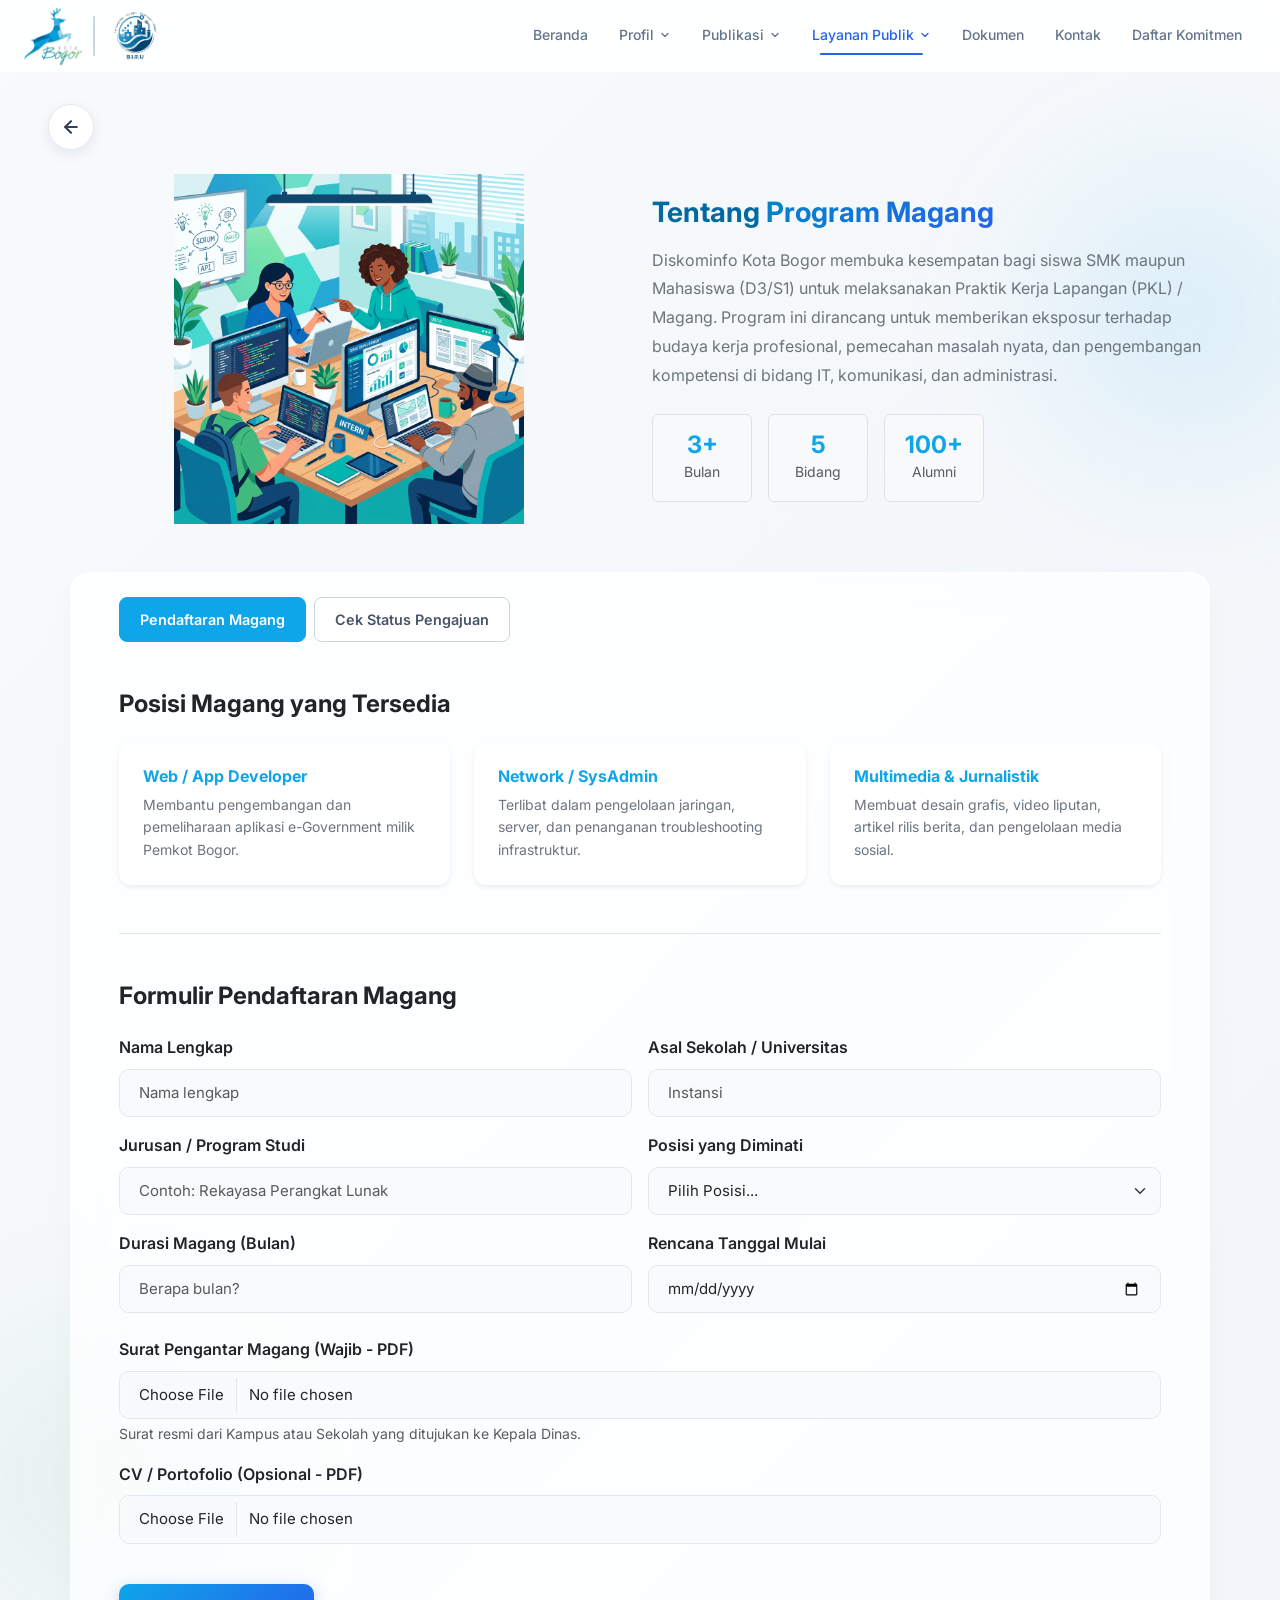
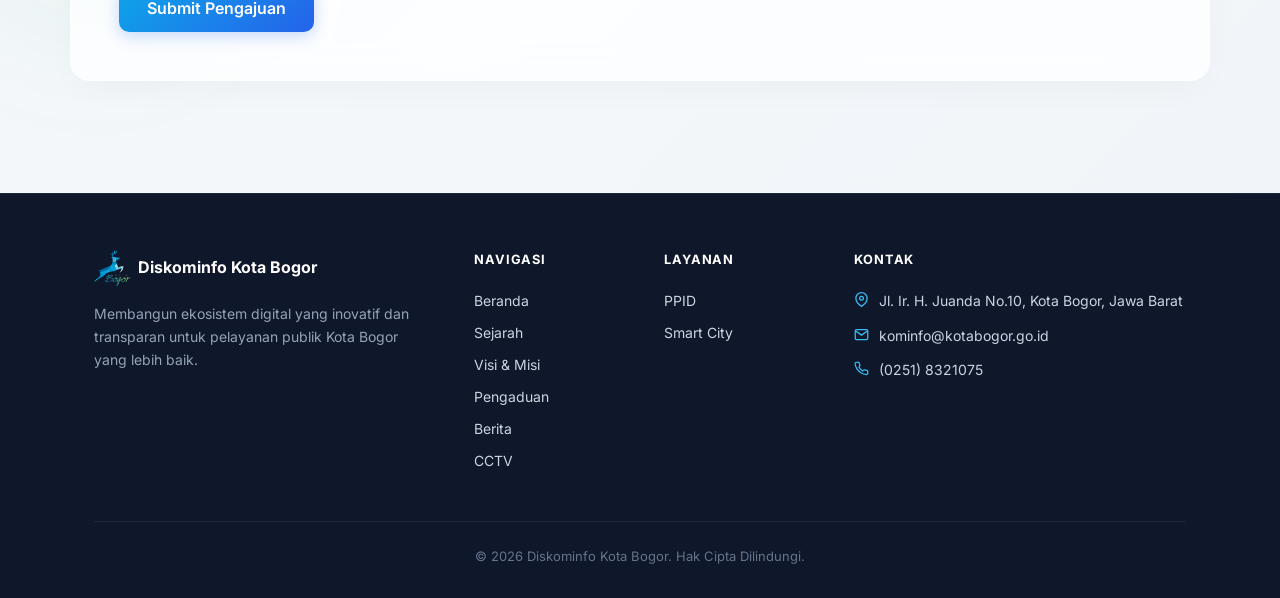
==== commit 48ed7551: "style: consolidate redundant CSS and fix back button sticky positioning" ====
--- a/magang.html
+++ b/magang.html
@@ -13,61 +13,7 @@
   <link rel="stylesheet" href="https://cdn.jsdelivr.net/npm/swiper@10/swiper-bundle.min.css" />
   <link rel="stylesheet" href="assets/css/app.css">
   
-  <style>
-    /* CSS Tambahan untuk memastikan navbar hover dan tanpa dot di mobile */
-    .nav-item { list-style: none !important; }
-    .nav-menu .dropdown-menu { border: none; box-shadow: 0 4px 15px rgba(0,0,0,0.08); border-radius: 12px; }
-    .nav-menu .dropdown-item { padding: 0.6rem 1.2rem; border-radius: 6px; margin: 2px 8px; width: auto; font-weight: 500; }
-    .nav-menu .dropdown-item:hover { background-color: #f1f5f9; color: #0ea5e9; }
-    
-    @media (max-width: 991px) {
-      .nav-menu .dropdown-menu { display: block !important; box-shadow: none !important; padding: 0; margin-left: 1rem; border-left: 2px solid #e2e8f0; border-radius: 0; background: transparent; }
-      .nav-menu .dropdown-item { padding: 0.5rem 1rem; }
-    }
-
-    .custom-nav-pills .nav-link {
-      color: #475569;
-      background-color: #fff;
-      border: 1px solid #cbd5e1;
-      border-radius: 8px;
-      padding: 10px 20px;
-      font-weight: 600;
-      font-size: 0.9rem;
-      transition: all 0.2s ease;
-    }
-    .custom-nav-pills .nav-link:hover {
-      border-color: #94a3b8;
-      background-color: #f8fafc;
-    }
-    .custom-nav-pills .nav-link.active {
-      color: #fff;
-      background-color: #0ea5e9;
-      border-color: #0ea5e9;
-    }
-    .info-box {
-      background-color: #f8fafc;
-      border: 1px solid #e2e8f0;
-      border-radius: 12px;
-      padding: 24px;
-    }
-    .info-box h5 {
-      color: #dc2626; /* Red color for warning/important */
-      font-weight: 700;
-      font-size: 1.1rem;
-      margin-bottom: 1rem;
-    }
-    .info-box ol {
-      padding-left: 1rem;
-      color: #475569;
-      font-size: 0.9rem;
-      line-height: 1.8;
-    }
-    .info-box ol li strong {
-      color: #1e293b;
-    }
-    .hover-card { transition: all 0.3s ease; }
-    .hover-card:hover { background-color: #fff !important; box-shadow: 0 5px 15px rgba(14, 165, 233, 0.15) !important; border-color: #0ea5e9 !important; }
-  </style>
+
 </head>
 <body>
 
@@ -75,17 +21,21 @@
 <header class="site-nav" id="siteNav"></header>
 
 <!-- ═══════════ KONTEN UTAMA ═══════════ -->
-<section class="section position-relative overflow-hidden" style="padding-top: 6rem; padding-bottom: 4rem; background: linear-gradient(135deg, #f8fafc 0%, #f1f5f9 100%);">
+<section class="section position-relative" style="padding-top: 6rem; padding-bottom: 4rem; background: linear-gradient(135deg, #f8fafc 0%, #f1f5f9 100%);">
   <!-- Glowing Background Blobs -->
   <div class="bg-glowing-blob" style="top: 5%; right: -10%;"></div>
   <div class="bg-glowing-blob" style="bottom: 5%; left: -10%; background: radial-gradient(circle, rgba(22, 163, 74, 0.08) 0%, rgba(22, 163, 74, 0) 70%);"></div>
 
-  <div class="container mt-2 position-relative" style="z-index: 1;">
-    <div class="mb-4">
+  <!-- Container utama pembungkus seluruh konten agar tombol back ter-render dalam konteks sticky yang tinggi -->
+  <div class="container-fluid px-4 px-md-5 mt-2 position-relative" style="z-index: 1;">
+    <div class="mb-4 btn-back-wrapper">
       <a href="penelitian.html" class="btn-back-round" title="Kembali ke Layanan Akademik">
         <svg width="20" height="20" viewBox="0 0 24 24" fill="none" stroke="currentColor" stroke-width="2.5" stroke-linecap="round" stroke-linejoin="round"><line x1="19" y1="12" x2="5" y2="12"></line><polyline points="12 19 5 12 12 5"></polyline></svg>
       </a>
     </div>
+
+    <!-- Konten Utama dihimpun dalam kontainer tengah standar -->
+    <div class="container px-0">
 
     <!-- Info Singkat Magang (Selalu Terlihat di Atas) -->
     <div class="row align-items-center mb-5 mt-3" data-aos="fade-up">
@@ -248,8 +198,8 @@
 
         </div>
       </div>
-    </div>
-  </div>
+    </div> <!-- Close of nested container -->
+  </div> <!-- Close of outer container-fluid -->
 </section>
 
 <!-- ═══════════ FOOTER ═══════════ -->
--- a/assets/css/app.css
+++ b/assets/css/app.css
@@ -757,11 +757,17 @@
   transform: translateY(0) !important;
 }
 
+.btn-back-wrapper {
+  position: sticky;
+  top: 90px;
+  z-index: 1000;
+  height: 46px;
+  margin-bottom: 1.5rem;
+  pointer-events: none;
+}
+
 .btn-back-round {
-  position: fixed;
-  top: 90px;
-  left: 30px;
-  z-index: 1000;
+  position: relative;
   display: inline-flex;
   align-items: center;
   justify-content: center;
@@ -773,13 +779,19 @@
   color: var(--slate-700) !important;
   box-shadow: 0 4px 15px rgba(15, 23, 42, 0.08) !important;
   transition: all 0.25s cubic-bezier(0.4, 0, 0.2, 1) !important;
-}
-
-@media (max-width: 1400px) {
-  .btn-back-round {
-    position: absolute;
-    top: auto;
-    left: auto;
+  animation: backButtonFadeInUp 0.8s cubic-bezier(0.16, 1, 0.3, 1) both;
+  animation-delay: 0.2s;
+  pointer-events: auto;
+}
+
+@keyframes backButtonFadeInUp {
+  0% {
+    opacity: 0;
+    transform: translateY(20px);
+  }
+  100% {
+    opacity: 1;
+    transform: translateY(0);
   }
 }
 
@@ -805,4 +817,62 @@
   font-weight: 700 !important;
   font-size: 1.1rem !important;
   margin-bottom: 1rem !important;
-}+}
+
+/* Note: btn-back-static is deprecated and has been replaced by the container-aligned fixed position logic. */
+
+/* ─── NAVBAR DROPDOWN (Bootstrap override) ─── */
+.nav-item { list-style: none !important; }
+.nav-menu .dropdown-menu { border: none; box-shadow: 0 4px 15px rgba(0,0,0,0.08); border-radius: 12px; }
+.nav-menu .dropdown-item { padding: 0.6rem 1.2rem; border-radius: 6px; margin: 2px 8px; width: auto; font-weight: 500; }
+.nav-menu .dropdown-item:hover { background-color: #f1f5f9; color: #0ea5e9; }
+
+@media (max-width: 991px) {
+  .nav-menu .dropdown-menu { display: block !important; box-shadow: none !important; padding: 0; margin-left: 1rem; border-left: 2px solid #e2e8f0; border-radius: 0; background: transparent; }
+  .nav-menu .dropdown-item { padding: 0.5rem 1rem; }
+}
+
+/* ─── SHARED COMPONENTS (Custom Nav Pills & Info Box & Hover Card) ─── */
+.custom-nav-pills .nav-link {
+  color: #475569;
+  background-color: #fff;
+  border: 1px solid #cbd5e1;
+  border-radius: 8px;
+  padding: 10px 20px;
+  font-weight: 600;
+  font-size: 0.9rem;
+  transition: all 0.2s ease;
+}
+.custom-nav-pills .nav-link:hover {
+  border-color: #94a3b8;
+  background-color: #f8fafc;
+}
+.custom-nav-pills .nav-link.active {
+  color: #fff;
+  background-color: #0ea5e9;
+  border-color: #0ea5e9;
+}
+.info-box {
+  background-color: #f8fafc;
+  border: 1px solid #e2e8f0;
+  border-radius: 12px;
+  padding: 24px;
+}
+.info-box h5 {
+  color: #dc2626; /* Red color for warning/important */
+  font-weight: 700;
+  font-size: 1.1rem;
+  margin-bottom: 1rem;
+}
+.info-box ol {
+  padding-left: 1rem;
+  color: #475569;
+  font-size: 0.9rem;
+  line-height: 1.8;
+}
+.info-box ol li strong {
+  color: #1e293b;
+}
+
+.hover-card { transition: all 0.3s ease; }
+.hover-card:hover { background-color: #fff !important; box-shadow: 0 5px 15px rgba(14, 165, 233, 0.15) !important; border-color: #0ea5e9 !important; }
